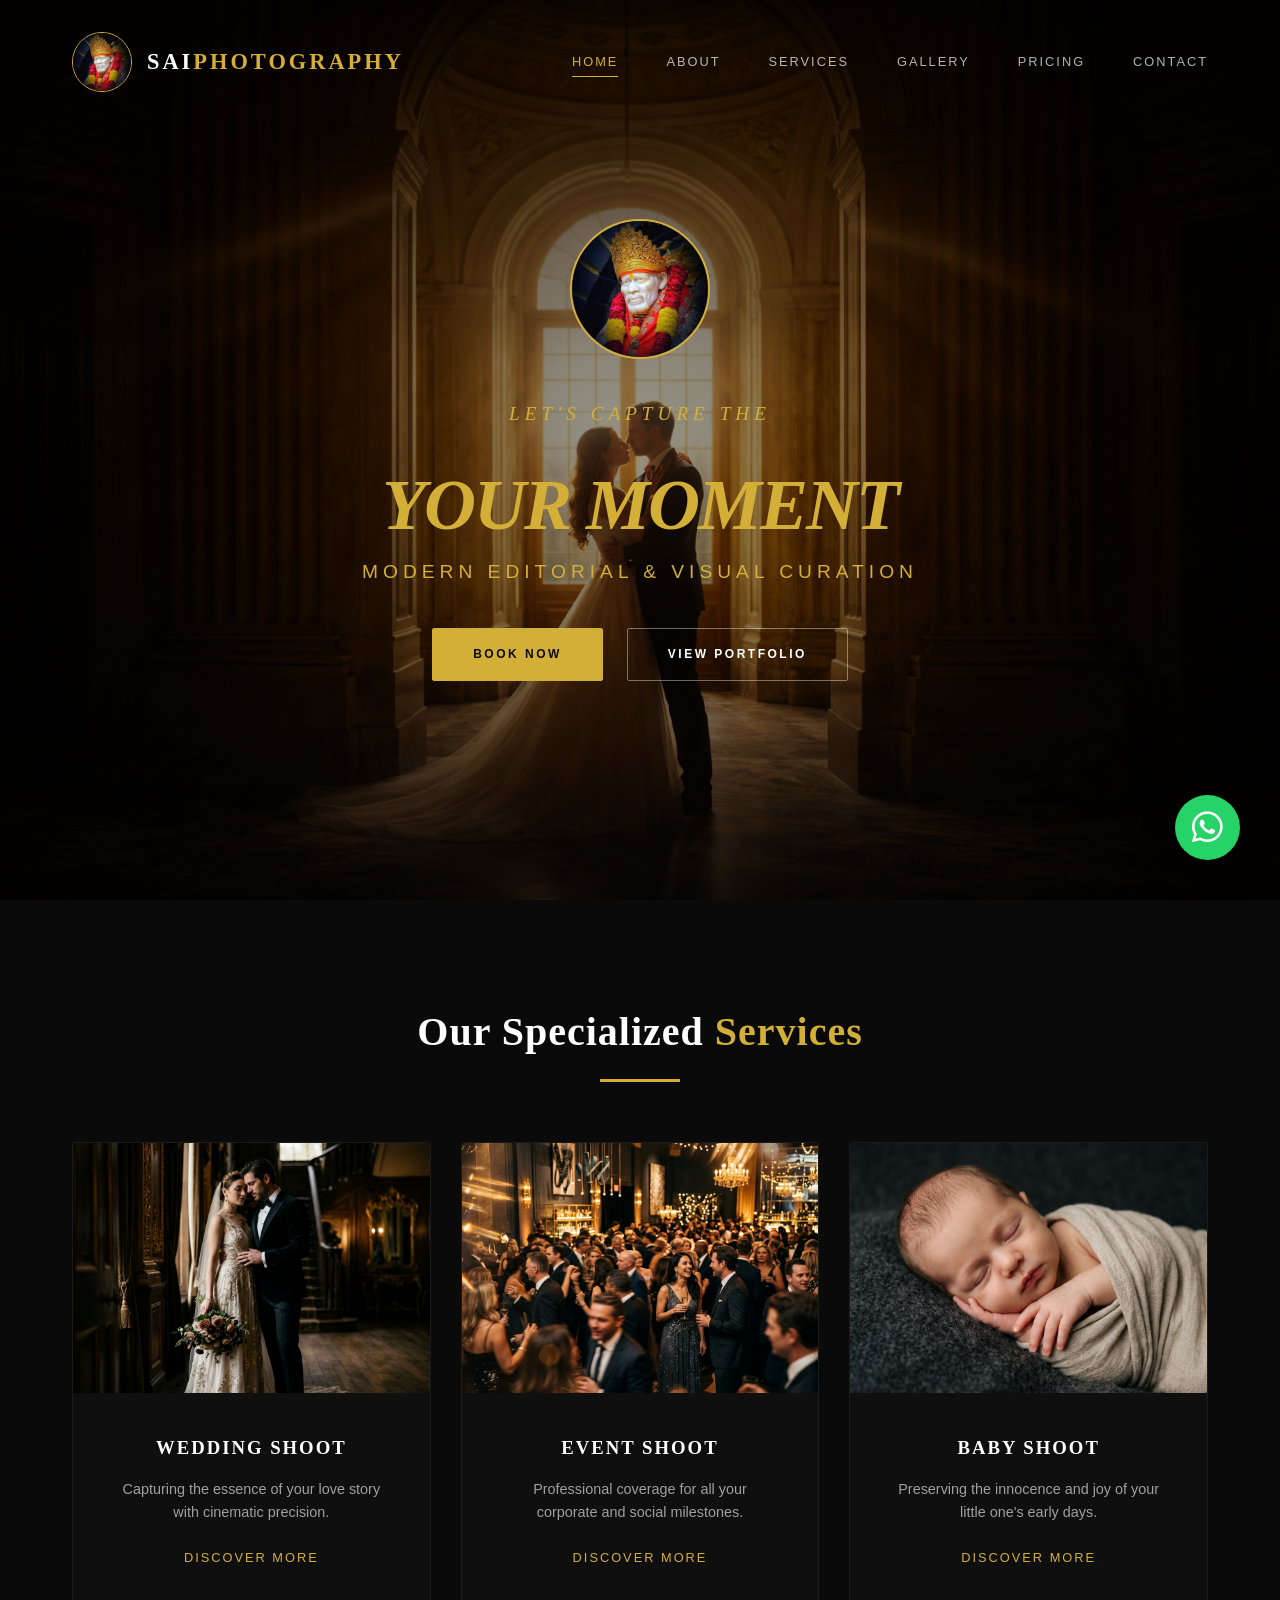
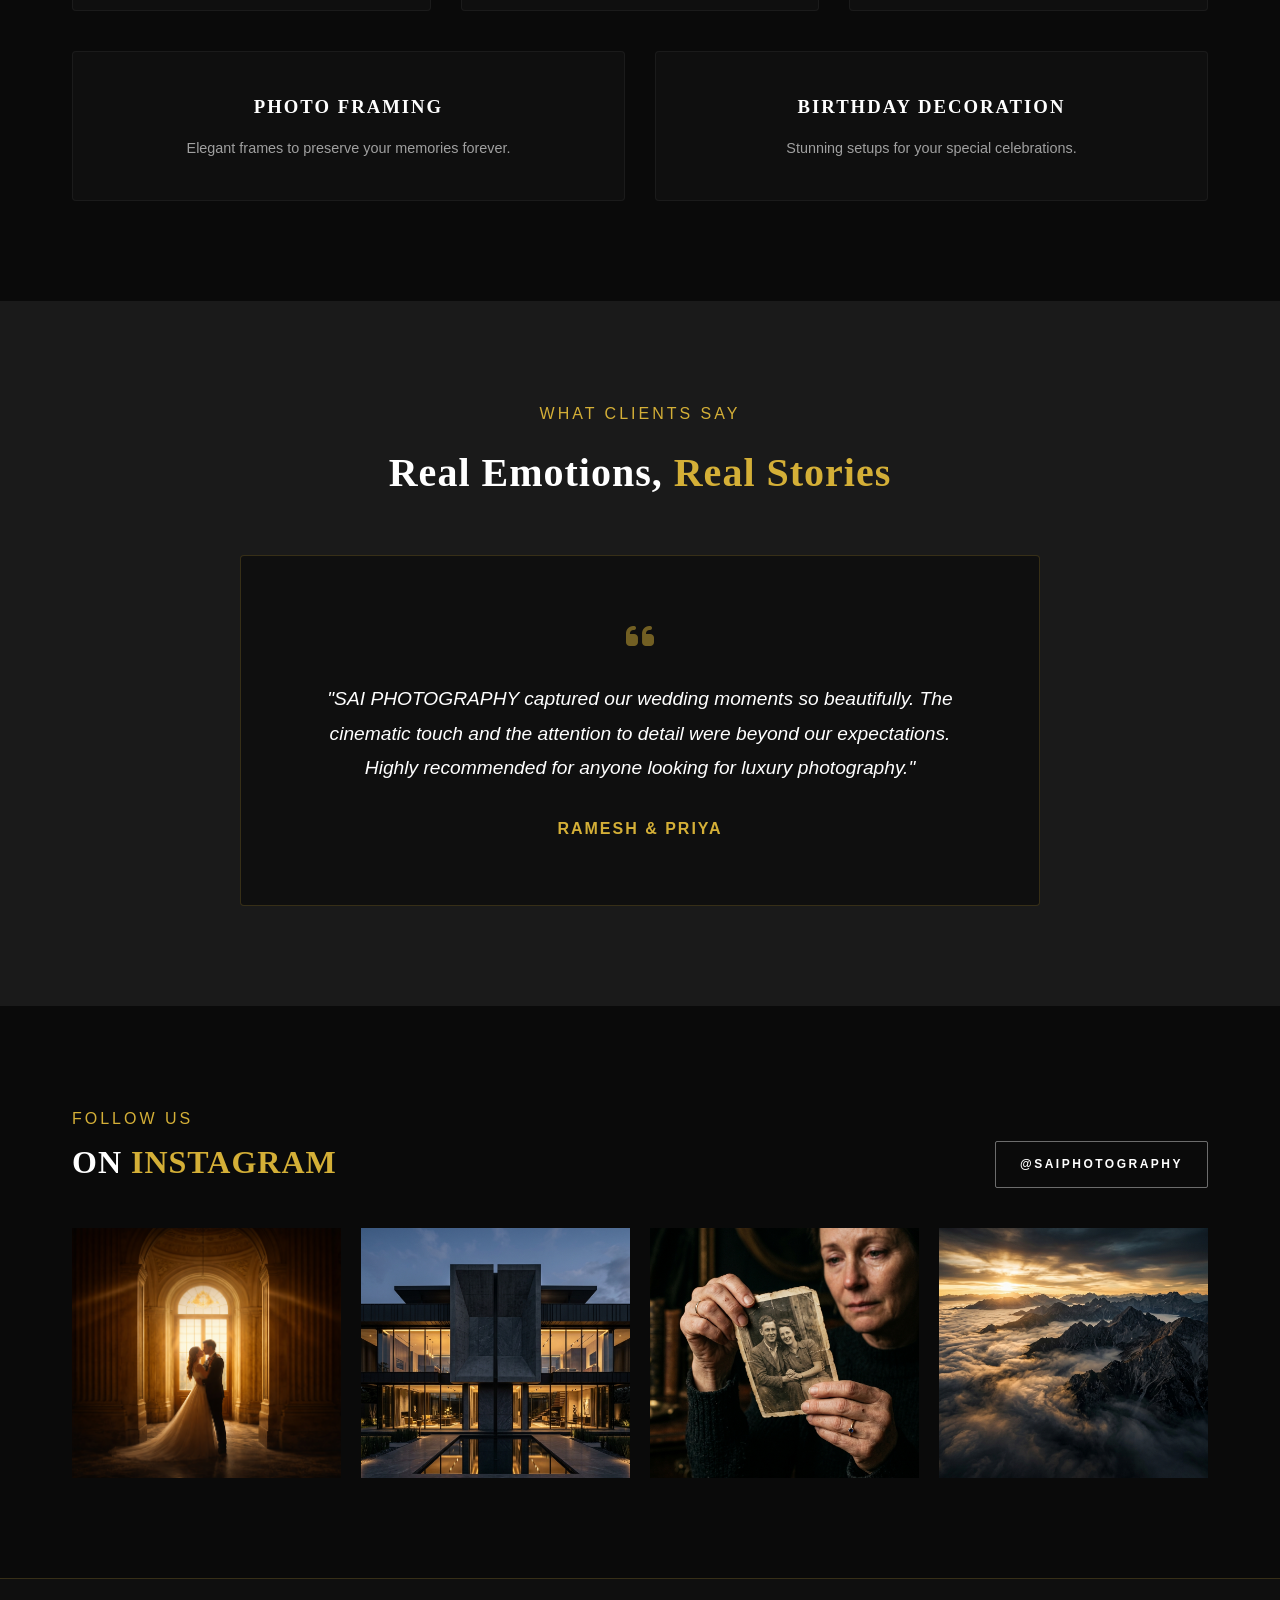
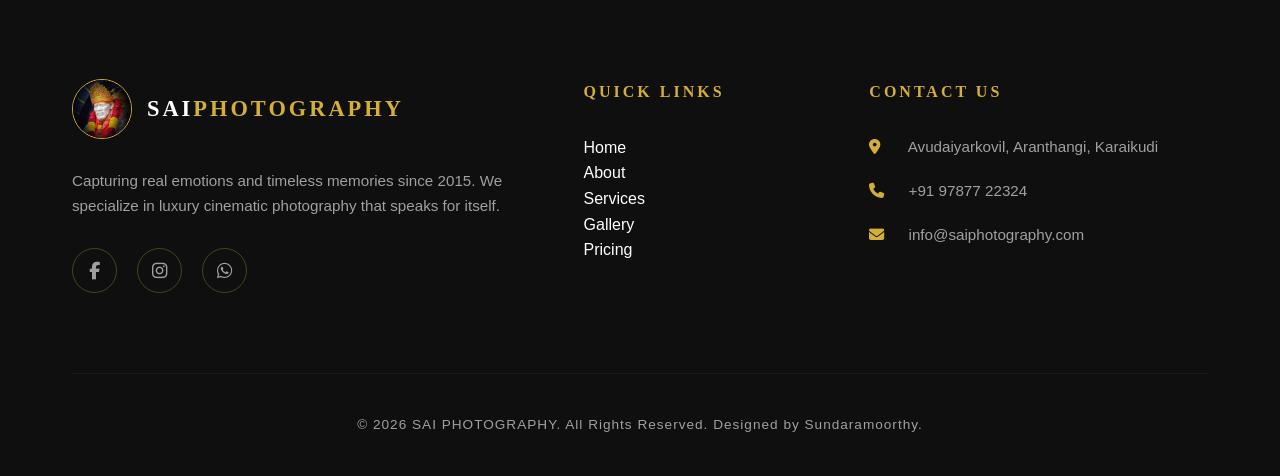
==== index.html @ aa1db2f6 "Templete for sai" ====
<!DOCTYPE html>
<html lang="en">
<head>
    <meta charset="UTF-8">
    <meta name="viewport" content="width=device-width, initial-scale=1.0">
    <title>SAI PHOTOGRAPHY | Luxury Cinematic Moments</title>
    <meta name="description" content="Premium photography services by Sai Photography. Capturing real emotions and timeless memories in Avudaiyarkovil, Karaikudi, and Aranthangi.">
    <!-- Font Awesome -->
    <link rel="stylesheet" href="https://cdnjs.cloudflare.com/ajax/libs/font-awesome/6.4.0/css/all.min.css">
    <link rel="stylesheet" href="style.css">
</head>
<body>

    <!-- Navigation -->
    <nav>
        <div class="container">
            <a href="index.html" class="logo"><img src="gallery/logo.png" alt="Sai Photography" class="logo-img">SAI <span>PHOTOGRAPHY</span></a>
            <div class="nav-links">
                <a href="index.html" class="active">Home</a>
                <a href="about.html">About</a>
                <a href="services.html">Services</a>
                <a href="gallery.html">Gallery</a>
                <a href="pricing.html">Pricing</a>
                <a href="contact.html">Contact</a>
            </div>
            <div class="mobile-nav-toggle">
                <i class="fas fa-bars"></i>
            </div>
        </div>
    </nav>

    <!-- Hero Section -->
    <section class="hero" id="home" style="background-image: url('gallery/gallery-1.png');">
        <div class="hero-content">
            <img src="gallery/logo.png" alt="Sai Photography Logo" class="hero-logo-large">
            <p class="hero-subtitle-top">Let's Capture the</p>
            <h1 class="hero-main-title">Your Moment</h1>
            <p class="hero-editorial-subtitle">Modern Editorial & Visual Curation</p>
            <div class="hero-btns-wrapper">
                <a href="contact.html" class="btn btn-primary">Book Now</a>
                <a href="gallery.html" class="btn btn-outline">View Portfolio</a>
            </div>
        </div>
    </section>

    <!-- Highlight Services -->
    <section class="section-padding" id="services">
        <div class="container">
            <div class="text-center" style="margin-bottom: 60px;">
                <h2 style="font-size: 2.5rem; margin-bottom: 15px;">Our Specialized <span class="accent-text">Services</span></h2>
                <div style="width: 80px; height: 3px; background: var(--accent-gold); margin: 0 auto;"></div>
            </div>
            
            <div class="services-grid" style="display: grid; grid-template-columns: repeat(auto-fit, minmax(280px, 1fr)); gap: 30px;">
                <!-- Wedding -->
                <div class="service-card" style="background: var(--bg-secondary); border-radius: 4px; overflow: hidden; border: 1px solid rgba(255,255,255,0.05); transition: var(--transition-smooth);">
                    <div style="height: 250px; overflow: hidden;">
                        <img src="gallery/wedding-thumb.png" alt="Wedding Shoot" style="width: 100%; height: 100%; object-fit: cover; transition: transform 0.8s;">
                    </div>
                    <div style="padding: 2.5rem; text-align: center;">
                        <h3 style="margin-bottom: 15px; letter-spacing: 2px;">WEDDING SHOOT</h3>
                        <p style="color: var(--text-secondary); font-size: 0.9rem; margin-bottom: 20px;">Capturing the essence of your love story with cinematic precision.</p>
                        <a href="services.html" class="accent-text" style="font-size: 0.8rem; letter-spacing: 2px; text-transform: uppercase;">Discover More</a>
                    </div>
                </div>

                <!-- Event -->
                <div class="service-card" style="background: var(--bg-secondary); border-radius: 4px; overflow: hidden; border: 1px solid rgba(255,255,255,0.05); transition: var(--transition-smooth);">
                    <div style="height: 250px; overflow: hidden;">
                        <img src="gallery/event-thumb.png" alt="Event Shoot" style="width: 100%; height: 100%; object-fit: cover; transition: transform 0.8s;">
                    </div>
                    <div style="padding: 2.5rem; text-align: center;">
                        <h3 style="margin-bottom: 15px; letter-spacing: 2px;">EVENT SHOOT</h3>
                        <p style="color: var(--text-secondary); font-size: 0.9rem; margin-bottom: 20px;">Professional coverage for all your corporate and social milestones.</p>
                        <a href="services.html" class="accent-text" style="font-size: 0.8rem; letter-spacing: 2px; text-transform: uppercase;">Discover More</a>
                    </div>
                </div>

                <!-- Baby -->
                <div class="service-card" style="background: var(--bg-secondary); border-radius: 4px; overflow: hidden; border: 1px solid rgba(255,255,255,0.05); transition: var(--transition-smooth);">
                    <div style="height: 250px; overflow: hidden;">
                        <img src="gallery/baby-thumb.png" alt="Baby Shoot" style="width: 100%; height: 100%; object-fit: cover; transition: transform 0.8s;">
                    </div>
                    <div style="padding: 2.5rem; text-align: center;">
                        <h3 style="margin-bottom: 15px; letter-spacing: 2px;">BABY SHOOT</h3>
                        <p style="color: var(--text-secondary); font-size: 0.9rem; margin-bottom: 20px;">Preserving the innocence and joy of your little one's early days.</p>
                        <a href="services.html" class="accent-text" style="font-size: 0.8rem; letter-spacing: 2px; text-transform: uppercase;">Discover More</a>
                    </div>
                </div>
            </div>
            
            <div style="margin-top: 40px; display: grid; grid-template-columns: repeat(auto-fit, minmax(280px, 1fr)); gap: 30px;">
                <!-- Photo Framing -->
                <div class="service-card" style="background: var(--bg-secondary); border-radius: 4px; overflow: hidden; border: 1px solid rgba(255,255,255,0.05);">
                    <div style="padding: 2.5rem; text-align: center;">
                        <h3 style="margin-bottom: 15px; letter-spacing: 2px;">PHOTO FRAMING</h3>
                        <p style="color: var(--text-secondary); font-size: 0.9rem;">Elegant frames to preserve your memories forever.</p>
                    </div>
                </div>
                <!-- Birthday Decoration -->
                <div class="service-card" style="background: var(--bg-secondary); border-radius: 4px; overflow: hidden; border: 1px solid rgba(255,255,255,0.05);">
                    <div style="padding: 2.5rem; text-align: center;">
                        <h3 style="margin-bottom: 15px; letter-spacing: 2px;">BIRTHDAY DECORATION</h3>
                        <p style="color: var(--text-secondary); font-size: 0.9rem;">Stunning setups for your special celebrations.</p>
                    </div>
                </div>
            </div>
        </div>
    </section>

    <!-- Testimonials -->
    <section class="section-padding" style="background: var(--bg-tertiary);">
        <div class="container text-center">
            <p style="text-transform: uppercase; letter-spacing: 3px; color: var(--accent-gold); margin-bottom: 15px;">What Clients Say</p>
            <h2 style="font-size: 2.5rem; margin-bottom: 50px;">Real Emotions, <span class="accent-text">Real Stories</span></h2>
            
            <div style="max-width: 800px; margin: 0 auto; padding: 4rem; background: var(--bg-secondary); border-radius: 4px; border: 1px solid var(--border-color);">
                <i class="fas fa-quote-left" style="font-size: 2rem; color: var(--accent-gold); margin-bottom: 30px; opacity: 0.5;"></i>
                <p style="font-size: 1.2rem; font-style: italic; color: #fff; line-height: 1.8; margin-bottom: 30px;">
                    "SAI PHOTOGRAPHY captured our wedding moments so beautifully. The cinematic touch and the attention to detail were beyond our expectations. Highly recommended for anyone looking for luxury photography."
                </p>
                <div style="font-weight: 600; letter-spacing: 2px; text-transform: uppercase; color: var(--accent-gold);">Ramesh & Priya</div>
            </div>
        </div>
    </section>

    <!-- Instagram Section -->
    <section class="section-padding">
        <div class="container">
            <div class="insta-header" style="display: flex; justify-content: space-between; align-items: flex-end; margin-bottom: 40px; flex-wrap: wrap; gap: 20px;">
                <div>
                    <p style="text-transform: uppercase; letter-spacing: 3px; color: var(--accent-gold); margin-bottom: 5px;">Follow us</p>
                    <h2 style="font-size: 2rem;">ON <span class="accent-text">INSTAGRAM</span></h2>
                </div>
                <a href="#" class="btn btn-outline" style="padding: 0.8rem 1.5rem;">@saiphotography</a>
            </div>
            
            <div style="display: grid; grid-template-columns: repeat(auto-fit, minmax(240px, 1fr)); gap: 20px;">
                <div class="insta-post" style="height: 250px; position: relative; overflow: hidden;">
                    <img src="gallery/gallery-1.png" style="width:100%; height:100%; object-fit:cover; transition: transform 0.5s;">
                </div>
                <div class="insta-post" style="height: 250px; position: relative; overflow: hidden;">
                    <img src="gallery/gallery-2.png" style="width:100%; height:100%; object-fit:cover; transition: transform 0.5s;">
                </div>
                <div class="insta-post" style="height: 250px; position: relative; overflow: hidden;">
                    <img src="gallery/gallery-3.png" style="width:100%; height:100%; object-fit:cover; transition: transform 0.5s;">
                </div>
                <div class="insta-post" style="height: 250px; position: relative; overflow: hidden;">
                    <img src="gallery/gallery-4.png" style="width:100%; height:100%; object-fit:cover; transition: transform 0.5s;">
                </div>
            </div>
        </div>
    </section>

    <!-- Footer -->
    <footer>
        <div class="container">
            <div class="footer-grid">
                <div class="footer-col">
                    <div class="logo" style="margin-bottom: 30px;"><img src="gallery/logo.png" alt="Sai Photography Logo" class="logo-img">SAI <span>PHOTOGRAPHY</span></div>
                    <p>Capturing real emotions and timeless memories since 2015. We specialize in luxury cinematic photography that speaks for itself.</p>
                    <div class="social-links">
                        <a href="#"><i class="fab fa-facebook-f"></i></a>
                        <a href="#"><i class="fab fa-instagram"></i></a>
                        <a href="#"><i class="fab fa-whatsapp"></i></a>
                    </div>
                </div>
                <div class="footer-col">
                    <h4>Quick Links</h4>
                    <ul>
                        <li><a href="index.html">Home</a></li>
                        <li><a href="about.html">About</a></li>
                        <li><a href="services.html">Services</a></li>
                        <li><a href="gallery.html">Gallery</a></li>
                        <li><a href="pricing.html">Pricing</a></li>
                    </ul>
                </div>
                <div class="footer-col contact-info">
                    <h4>Contact Us</h4>
                    <p><i class="fas fa-map-marker-alt"></i> Avudaiyarkovil, Aranthangi, Karaikudi</p>
                    <p><i class="fas fa-phone"></i> +91 97877 22324</p>
                    <p><i class="fas fa-envelope"></i> info@saiphotography.com</p>
                </div>
            </div>
            <div class="footer-bottom">
                &copy; 2026 SAI PHOTOGRAPHY. All Rights Reserved. Designed by Sundaramoorthy.
            </div>
        </div>
    </footer>

    <!-- WhatsApp Button -->
    <a href="https://wa.me/919787722324" class="whatsapp-btn" target="_blank">
        <i class="fab fa-whatsapp"></i>
    </a>

    <script src="script.js"></script>
</body>
</html>
---- style.css ----
:root {
  --bg-primary: #0a0a0a;
  --bg-secondary: #0f0f0f;
  --bg-tertiary: #1a1a1a;
  --text-primary: #ffffff;
  --text-secondary: #a0a0a0;
  --accent-gold: #d4af37;
  --accent-gold-hover: #f1c40f;
  --accent-gold-dark: #b8860b;
  --border-color: rgba(212, 175, 55, 0.2);
  --glass-bg: rgba(255, 255, 255, 0.03);
  --container-width: 1200px;
  --transition-smooth: all 0.5s cubic-bezier(0.165, 0.84, 0.44, 1);
}

@import url('https://fonts.googleapis.com/css2?family=Playfair+Display:wght@400;500;600;700&family=Inter:wght@300;400;500;600&display=swap');

* {
  margin: 0;
  padding: 0;
  box-sizing: border-box;
}

html {
  scroll-behavior: smooth;
  scroll-padding-top: 80px;
}

body {
  font-family: 'Inter', sans-serif;
  background-color: var(--bg-primary);
  color: var(--text-primary);
  line-height: 1.6;
  overflow-x: hidden;
}

h1, h2, h3, h4, .logo {
  font-family: 'Playfair Display', serif;
  font-weight: 700;
  letter-spacing: 1px;
}

a {
  text-decoration: none;
  color: inherit;
  transition: var(--transition-smooth);
}

ul {
  list-style: none;
}

img {
  max-width: 100%;
  display: block;
}

/* Scrollbar Customization */
::-webkit-scrollbar {
  width: 6px;
}
::-webkit-scrollbar-track {
  background: var(--bg-primary);
}
::-webkit-scrollbar-thumb {
  background: var(--accent-gold-dark);
  border-radius: 10px;
}
::-webkit-scrollbar-thumb:hover {
  background: var(--accent-gold);
}

/* Utility Classes */
.container {
  max-width: var(--container-width);
  margin: 0 auto;
  padding: 0 2rem;
}

.section-padding {
  padding: 100px 0;
}

.text-center { text-align: center; }
.accent-text { color: var(--accent-gold); }

.btn {
  display: inline-flex;
  align-items: center;
  justify-content: center;
  padding: 1rem 2.5rem;
  border-radius: 2px;
  cursor: pointer;
  font-weight: 600;
  text-transform: uppercase;
  letter-spacing: 2.5px;
  font-size: 0.75rem;
  transition: var(--transition-smooth);
  position: relative;
  overflow: hidden;
  z-index: 1;
}

.btn-primary {
  background: var(--accent-gold);
  color: var(--bg-primary);
  border: 1px solid var(--accent-gold);
}

.btn-primary:hover {
  background: transparent;
  color: var(--accent-gold);
}

.btn-outline {
  background: transparent;
  color: #fff;
  border: 1px solid rgba(255, 255, 255, 0.4);
}

.btn-outline:hover {
  border-color: var(--accent-gold);
  color: var(--accent-gold);
}

/* Navbar */
nav {
  position: fixed;
  top: 0;
  left: 0;
  width: 100%;
  padding: 2rem 0;
  z-index: 1000;
  transition: var(--transition-smooth);
  background: transparent;
}

nav.sticky {
  background: rgba(10, 10, 10, 0.98);
  backdrop-filter: blur(15px);
  padding: 1.2rem 0;
  border-bottom: 1px solid rgba(212, 175, 55, 0.15);
}

nav .container {
  display: flex;
  justify-content: space-between;
  align-items: center;
  transition: var(--transition-smooth);
}

.logo {
  font-size: 1.4rem;
  letter-spacing: 3px;
  font-weight: 700;
  color: #fff;
  text-transform: uppercase;
  display: flex;
  align-items: center;
  transition: var(--transition-smooth);
}

.logo i {
  color: var(--accent-gold);
  margin-right: 15px;
  font-size: 1.4rem;
}

.logo-img {
  margin-right: 15px;
  height: 60px;
  width: 60px;
  border-radius: 50%;
  object-fit: cover;
  border: 1px solid var(--accent-gold);
  transition: var(--transition-smooth);
}

.logo-img:hover {
  transform: scale(1.1);
}

.logo span {
  color: var(--accent-gold);
}

.nav-links {
  display: flex;
  gap: 3rem;
  transition: var(--transition-smooth);
}

.nav-links a {
  font-size: 0.8rem;
  font-weight: 500;
  letter-spacing: 2px;
  text-transform: uppercase;
  color: rgba(255, 255, 255, 0.7);
  position: relative;
}

.nav-links a::after {
  content: '';
  position: absolute;
  width: 0;
  height: 1px;
  bottom: -5px;
  left: 0;
  background: var(--accent-gold);
  transition: var(--transition-smooth);
}

.nav-links a:hover::after, .nav-links a.active::after {
  width: 100%;
}

.nav-links a:hover, .nav-links a.active {
  color: var(--accent-gold);
}

.mobile-nav-toggle {
  display: none;
  font-size: 1.5rem;
  cursor: pointer;
  color: var(--accent-gold);
}

/* Hero Section */
.hero {
  height: 100vh;
  position: relative;
  display: flex;
  align-items: center;
  justify-content: center;
  text-align: center;
  background-size: cover;
  background-position: center;
  background-attachment: fixed;
}

.hero::after {
  content: '';
  position: absolute;
  top: 0; left: 0; width: 100%; height: 100%;
  background: radial-gradient(circle, rgba(0,0,0,0.4) 0%, rgba(0,0,0,0.8) 100%);
  z-index: 1;
}

.hero-content {
  position: relative;
  z-index: 2;
  max-width: 800px;
}

.hero h1 {
  font-size: 4.5rem;
  margin-bottom: 1rem;
  opacity: 0;
  transform: translateY(30px);
  animation: fadeInUp 1s forwards 0.5s;
}

.hero p {
  font-size: 1.2rem;
  letter-spacing: 5px;
  text-transform: uppercase;
  color: var(--accent-gold);
  margin-bottom: 2.5rem;
  opacity: 0;
  transform: translateY(30px);
  animation: fadeInUp 1s forwards 0.8s;
}

.hero-btns {
  display: flex;
  gap: 1.5rem;
  justify-content: center;
  opacity: 0;
  transform: translateY(30px);
  animation: fadeInUp 1s forwards 1.1s;
}

/* Animations */
@keyframes fadeInUp {
  to {
    opacity: 1;
    transform: translateY(0);
  }
}

/* Footer */
footer {
  background: var(--bg-secondary);
  padding: 100px 0 40px;
  border-top: 1px solid var(--border-color);
}

.footer-grid {
  display: grid;
  grid-template-columns: 2fr 1fr 1.5fr;
  gap: 60px;
  margin-bottom: 80px;
}

.footer-col h4 {
  color: var(--accent-gold);
  margin-bottom: 30px;
  text-transform: uppercase;
  letter-spacing: 3px;
  font-size: 1rem;
}

.footer-col p {
  color: var(--text-secondary);
  margin-bottom: 20px;
  font-size: 0.95rem;
}

.footer-col.contact-info p i {
  color: var(--accent-gold);
  margin-right: 15px;
  width: 20px;
}

.social-links {
  display: flex;
  gap: 20px;
  margin-top: 30px;
}

.social-links a {
  width: 45px;
  height: 45px;
  border: 1px solid rgba(212, 175, 55, 0.3);
  display: flex;
  align-items: center;
  justify-content: center;
  border-radius: 50%;
  color: var(--text-secondary);
  font-size: 1.1rem;
}

.social-links a:hover {
  background: var(--accent-gold);
  color: var(--bg-primary);
  border-color: var(--accent-gold);
  transform: translateY(-5px);
}

.footer-bottom {
  text-align: center;
  padding-top: 40px;
  border-top: 1px solid rgba(255, 255, 255, 0.05);
  color: var(--text-secondary);
  font-size: 0.85rem;
  letter-spacing: 1px;
}

/* WhatsApp Floating Button */
.whatsapp-btn {
  position: fixed;
  bottom: 40px;
  right: 40px;
  width: 65px;
  height: 65px;
  background: #25d366;
  border-radius: 50%;
  display: flex;
  align-items: center;
  justify-content: center;
  box-shadow: 0 15px 35px rgba(0,0,0,0.4);
  z-index: 1100;
  transition: var(--transition-smooth);
}

.whatsapp-btn:hover {
  transform: scale(1.1) rotate(15deg);
}

.whatsapp-btn i {
  color: white;
  font-size: 35px;
}

/* Hero Elements Styles */
.hero-logo-large {
  width: 140px;
  height: 140px;
  border-radius: 50%;
  border: 2px solid var(--accent-gold);
  margin: 0 auto 40px auto;
  display: block;
  object-fit: cover;
  opacity: 0;
  transform: translateY(30px);
  animation: fadeInUp 1s forwards 0.3s;
}

.hero-subtitle-top {
  font-family: 'Playfair Display', serif;
  font-size: 2.2rem;
  color: #fff;
  margin-bottom: -10px;
  font-style: italic;
  opacity: 0;
  transform: translateY(30px);
  animation: fadeInUp 1s forwards 0.5s;
}

.hero-main-title {
  font-size: 6.5rem;
  margin-bottom: 10px;
  color: var(--accent-gold);
  font-style: italic;
  font-weight: 800;
  line-height: 1;
  text-transform: uppercase;
  letter-spacing: -2px;
  opacity: 0;
  transform: translateY(30px);
  animation: fadeInUp 1s forwards 0.8s;
}

.hero-editorial-subtitle {
  font-size: 0.8rem;
  letter-spacing: 5px;
  color: rgba(255,255,255,0.6);
  margin-bottom: 50px;
  text-transform: uppercase;
  font-weight: 500;
  opacity: 0;
  transform: translateY(30px);
  animation: fadeInUp 1s forwards 1s;
}

.hero-btns-wrapper {
  display: flex;
  gap: 1.5rem;
  justify-content: center;
  opacity: 0;
  transform: translateY(30px);
  animation: fadeInUp 1s forwards 1.2s;
}

/* Contact Page Grid Fix */
.contact-grid {
  display: grid;
  grid-template-columns: 1fr 1.5fr;
  gap: 80px;
  margin-bottom: 80px;
}

/* Responsive Overrides */
@media (max-width: 1024px) {
  .hero-main-title { font-size: 5rem; }
  .footer-grid { grid-template-columns: 1fr 1fr; }
}

@media (max-width: 768px) {
  .container { padding: 0 1rem; }
  .logo { font-size: 1.1rem; letter-spacing: 1.5px; white-space: nowrap; }
  .logo-img { height: 38px; width: 38px; margin-right: 8px; }
  .logo span { font-weight: 300; font-size: 0.85rem; letter-spacing: 0.5px; opacity: 0.8; }
  
  .hero-logo-large { display: none; }
  .hero-subtitle-top { font-size: 1.5rem; margin-top: 20px; }
  .hero-main-title { font-size: 3rem; letter-spacing: 0; margin-bottom: 5px; }
  .hero-editorial-subtitle { font-size: 0.7rem; letter-spacing: 3px; margin-bottom: 30px; }
  .hero-btns-wrapper { flex-direction: column; width: 100%; max-width: 300px; margin: 0 auto; }
  
  .contact-grid { grid-template-columns: 1fr; gap: 40px; }
  .nav-links {
    position: fixed;
    top: 0;
    right: -100%;
    width: 280px;
    height: 100vh;
    background: var(--bg-secondary);
    flex-direction: column;
    justify-content: center;
    align-items: center;
    gap: 2rem;
    transition: 0.5s cubic-bezier(0.165, 0.84, 0.44, 1);
    z-index: 1000;
    box-shadow: -10px 0 30px rgba(0,0,0,0.5);
    border-left: 1px solid var(--border-color);
  }
  
  .nav-links.active {
    right: 0;
  }
  
  .mobile-nav-toggle {
    display: block;
    z-index: 1002;
    font-size: 1.8rem;
    position: relative;
    padding: 10px;
  }
  
  /* Mobile Menu Overlay */
  .mobile-overlay {
    position: fixed;
    top: 0; left: 0; width: 100%; height: 100%;
    background: rgba(0,0,0,0.8);
    backdrop-filter: blur(5px);
    z-index: 999;
    opacity: 0;
    pointer-events: none;
    transition: 0.4s;
  }
  
  .mobile-overlay.active {
    opacity: 1;
    pointer-events: auto;
  }
  
  .footer-grid { grid-template-columns: 1fr; gap: 40px; }
  .section-padding { padding: 60px 0; }
}

@media (max-width: 480px) {
  .hero-main-title { font-size: 2.2rem; }
  .hero-subtitle-top { font-size: 1.2rem; }
  .container { padding: 0 1.5rem; }
}
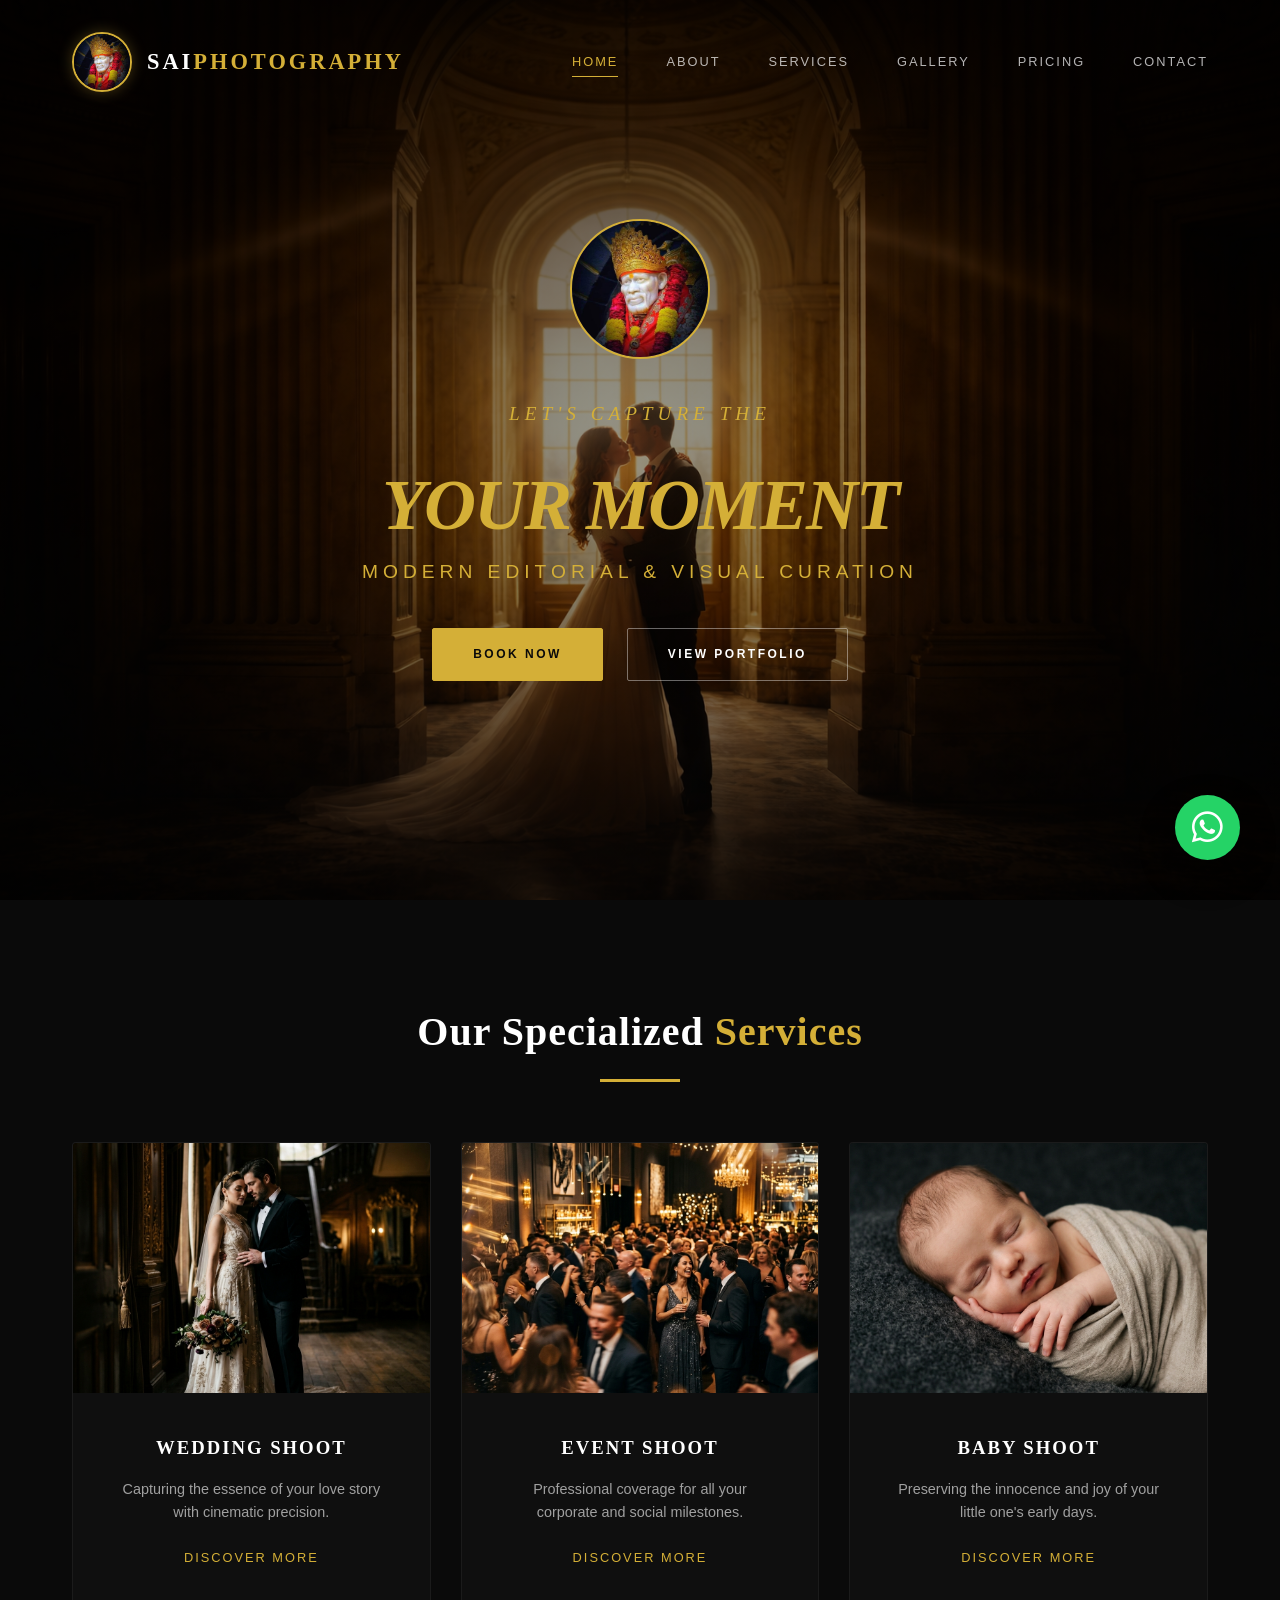
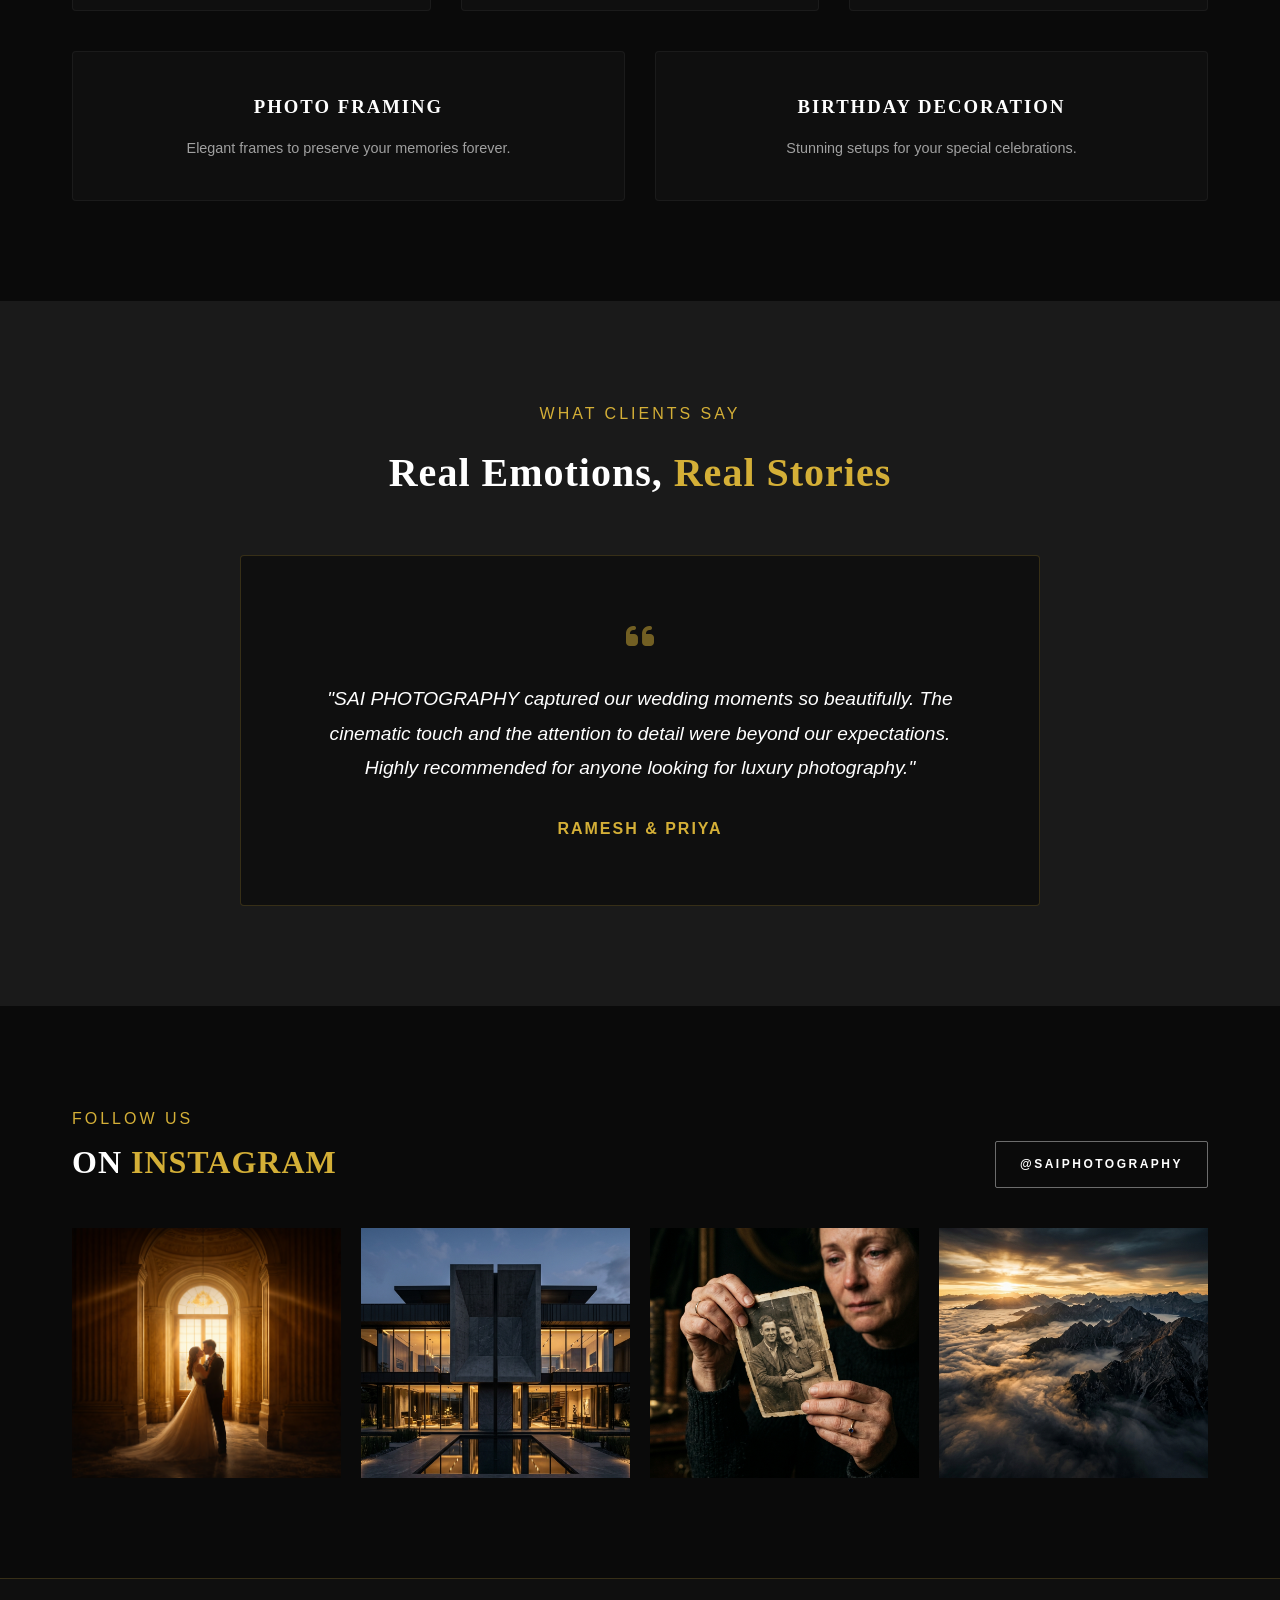
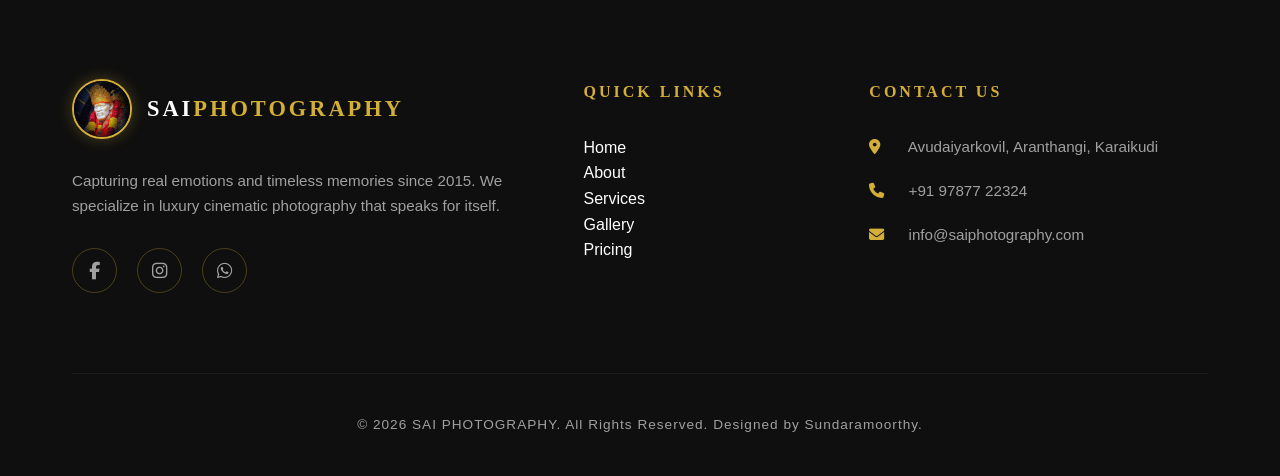
==== commit bcc045ed: "Templete for sai1" ====
--- a/index.html
+++ b/index.html
@@ -1,20 +1,25 @@
 <!DOCTYPE html>
 <html lang="en">
+
 <head>
     <meta charset="UTF-8">
     <meta name="viewport" content="width=device-width, initial-scale=1.0">
     <title>SAI PHOTOGRAPHY | Luxury Cinematic Moments</title>
-    <meta name="description" content="Premium photography services by Sai Photography. Capturing real emotions and timeless memories in Avudaiyarkovil, Karaikudi, and Aranthangi.">
+    <meta name="description"
+        content="Premium photography services by Sai Photography. Capturing real emotions and timeless memories in Avudaiyarkovil, Karaikudi, and Aranthangi.">
     <!-- Font Awesome -->
     <link rel="stylesheet" href="https://cdnjs.cloudflare.com/ajax/libs/font-awesome/6.4.0/css/all.min.css">
+    <link rel="icon" href="gallery/logo.png">
     <link rel="stylesheet" href="style.css">
 </head>
+
 <body>
 
     <!-- Navigation -->
     <nav>
         <div class="container">
-            <a href="index.html" class="logo"><img src="gallery/logo.png" alt="Sai Photography" class="logo-img">SAI <span>PHOTOGRAPHY</span></a>
+            <a href="index.html" class="logo"><img src="gallery/logo.png" alt="Sai Photography" class="logo-img">SAI
+                <span>PHOTOGRAPHY</span></a>
             <div class="nav-links">
                 <a href="index.html" class="active">Home</a>
                 <a href="about.html">About</a>
@@ -47,61 +52,80 @@
     <section class="section-padding" id="services">
         <div class="container">
             <div class="text-center" style="margin-bottom: 60px;">
-                <h2 style="font-size: 2.5rem; margin-bottom: 15px;">Our Specialized <span class="accent-text">Services</span></h2>
+                <h2 style="font-size: 2.5rem; margin-bottom: 15px;">Our Specialized <span
+                        class="accent-text">Services</span></h2>
                 <div style="width: 80px; height: 3px; background: var(--accent-gold); margin: 0 auto;"></div>
             </div>
-            
-            <div class="services-grid" style="display: grid; grid-template-columns: repeat(auto-fit, minmax(280px, 1fr)); gap: 30px;">
+
+            <div class="services-grid"
+                style="display: grid; grid-template-columns: repeat(auto-fit, minmax(280px, 1fr)); gap: 30px;">
                 <!-- Wedding -->
-                <div class="service-card" style="background: var(--bg-secondary); border-radius: 4px; overflow: hidden; border: 1px solid rgba(255,255,255,0.05); transition: var(--transition-smooth);">
+                <div class="service-card"
+                    style="background: var(--bg-secondary); border-radius: 4px; overflow: hidden; border: 1px solid rgba(255,255,255,0.05); transition: var(--transition-smooth);">
                     <div style="height: 250px; overflow: hidden;">
-                        <img src="gallery/wedding-thumb.png" alt="Wedding Shoot" style="width: 100%; height: 100%; object-fit: cover; transition: transform 0.8s;">
+                        <img src="gallery/wedding-thumb.png" alt="Wedding Shoot"
+                            style="width: 100%; height: 100%; object-fit: cover; transition: transform 0.8s;">
                     </div>
                     <div style="padding: 2.5rem; text-align: center;">
                         <h3 style="margin-bottom: 15px; letter-spacing: 2px;">WEDDING SHOOT</h3>
-                        <p style="color: var(--text-secondary); font-size: 0.9rem; margin-bottom: 20px;">Capturing the essence of your love story with cinematic precision.</p>
-                        <a href="services.html" class="accent-text" style="font-size: 0.8rem; letter-spacing: 2px; text-transform: uppercase;">Discover More</a>
+                        <p style="color: var(--text-secondary); font-size: 0.9rem; margin-bottom: 20px;">Capturing the
+                            essence of your love story with cinematic precision.</p>
+                        <a href="services.html" class="accent-text"
+                            style="font-size: 0.8rem; letter-spacing: 2px; text-transform: uppercase;">Discover More</a>
                     </div>
                 </div>
 
                 <!-- Event -->
-                <div class="service-card" style="background: var(--bg-secondary); border-radius: 4px; overflow: hidden; border: 1px solid rgba(255,255,255,0.05); transition: var(--transition-smooth);">
+                <div class="service-card"
+                    style="background: var(--bg-secondary); border-radius: 4px; overflow: hidden; border: 1px solid rgba(255,255,255,0.05); transition: var(--transition-smooth);">
                     <div style="height: 250px; overflow: hidden;">
-                        <img src="gallery/event-thumb.png" alt="Event Shoot" style="width: 100%; height: 100%; object-fit: cover; transition: transform 0.8s;">
+                        <img src="gallery/event-thumb.png" alt="Event Shoot"
+                            style="width: 100%; height: 100%; object-fit: cover; transition: transform 0.8s;">
                     </div>
                     <div style="padding: 2.5rem; text-align: center;">
                         <h3 style="margin-bottom: 15px; letter-spacing: 2px;">EVENT SHOOT</h3>
-                        <p style="color: var(--text-secondary); font-size: 0.9rem; margin-bottom: 20px;">Professional coverage for all your corporate and social milestones.</p>
-                        <a href="services.html" class="accent-text" style="font-size: 0.8rem; letter-spacing: 2px; text-transform: uppercase;">Discover More</a>
+                        <p style="color: var(--text-secondary); font-size: 0.9rem; margin-bottom: 20px;">Professional
+                            coverage for all your corporate and social milestones.</p>
+                        <a href="services.html" class="accent-text"
+                            style="font-size: 0.8rem; letter-spacing: 2px; text-transform: uppercase;">Discover More</a>
                     </div>
                 </div>
 
                 <!-- Baby -->
-                <div class="service-card" style="background: var(--bg-secondary); border-radius: 4px; overflow: hidden; border: 1px solid rgba(255,255,255,0.05); transition: var(--transition-smooth);">
+                <div class="service-card"
+                    style="background: var(--bg-secondary); border-radius: 4px; overflow: hidden; border: 1px solid rgba(255,255,255,0.05); transition: var(--transition-smooth);">
                     <div style="height: 250px; overflow: hidden;">
-                        <img src="gallery/baby-thumb.png" alt="Baby Shoot" style="width: 100%; height: 100%; object-fit: cover; transition: transform 0.8s;">
+                        <img src="gallery/baby-thumb.png" alt="Baby Shoot"
+                            style="width: 100%; height: 100%; object-fit: cover; transition: transform 0.8s;">
                     </div>
                     <div style="padding: 2.5rem; text-align: center;">
                         <h3 style="margin-bottom: 15px; letter-spacing: 2px;">BABY SHOOT</h3>
-                        <p style="color: var(--text-secondary); font-size: 0.9rem; margin-bottom: 20px;">Preserving the innocence and joy of your little one's early days.</p>
-                        <a href="services.html" class="accent-text" style="font-size: 0.8rem; letter-spacing: 2px; text-transform: uppercase;">Discover More</a>
-                    </div>
-                </div>
-            </div>
-            
-            <div style="margin-top: 40px; display: grid; grid-template-columns: repeat(auto-fit, minmax(280px, 1fr)); gap: 30px;">
+                        <p style="color: var(--text-secondary); font-size: 0.9rem; margin-bottom: 20px;">Preserving the
+                            innocence and joy of your little one's early days.</p>
+                        <a href="services.html" class="accent-text"
+                            style="font-size: 0.8rem; letter-spacing: 2px; text-transform: uppercase;">Discover More</a>
+                    </div>
+                </div>
+            </div>
+
+            <div
+                style="margin-top: 40px; display: grid; grid-template-columns: repeat(auto-fit, minmax(280px, 1fr)); gap: 30px;">
                 <!-- Photo Framing -->
-                <div class="service-card" style="background: var(--bg-secondary); border-radius: 4px; overflow: hidden; border: 1px solid rgba(255,255,255,0.05);">
+                <div class="service-card"
+                    style="background: var(--bg-secondary); border-radius: 4px; overflow: hidden; border: 1px solid rgba(255,255,255,0.05);">
                     <div style="padding: 2.5rem; text-align: center;">
                         <h3 style="margin-bottom: 15px; letter-spacing: 2px;">PHOTO FRAMING</h3>
-                        <p style="color: var(--text-secondary); font-size: 0.9rem;">Elegant frames to preserve your memories forever.</p>
+                        <p style="color: var(--text-secondary); font-size: 0.9rem;">Elegant frames to preserve your
+                            memories forever.</p>
                     </div>
                 </div>
                 <!-- Birthday Decoration -->
-                <div class="service-card" style="background: var(--bg-secondary); border-radius: 4px; overflow: hidden; border: 1px solid rgba(255,255,255,0.05);">
+                <div class="service-card"
+                    style="background: var(--bg-secondary); border-radius: 4px; overflow: hidden; border: 1px solid rgba(255,255,255,0.05);">
                     <div style="padding: 2.5rem; text-align: center;">
                         <h3 style="margin-bottom: 15px; letter-spacing: 2px;">BIRTHDAY DECORATION</h3>
-                        <p style="color: var(--text-secondary); font-size: 0.9rem;">Stunning setups for your special celebrations.</p>
+                        <p style="color: var(--text-secondary); font-size: 0.9rem;">Stunning setups for your special
+                            celebrations.</p>
                     </div>
                 </div>
             </div>
@@ -111,15 +135,23 @@
     <!-- Testimonials -->
     <section class="section-padding" style="background: var(--bg-tertiary);">
         <div class="container text-center">
-            <p style="text-transform: uppercase; letter-spacing: 3px; color: var(--accent-gold); margin-bottom: 15px;">What Clients Say</p>
-            <h2 style="font-size: 2.5rem; margin-bottom: 50px;">Real Emotions, <span class="accent-text">Real Stories</span></h2>
-            
-            <div style="max-width: 800px; margin: 0 auto; padding: 4rem; background: var(--bg-secondary); border-radius: 4px; border: 1px solid var(--border-color);">
-                <i class="fas fa-quote-left" style="font-size: 2rem; color: var(--accent-gold); margin-bottom: 30px; opacity: 0.5;"></i>
+            <p style="text-transform: uppercase; letter-spacing: 3px; color: var(--accent-gold); margin-bottom: 15px;">
+                What Clients Say</p>
+            <h2 style="font-size: 2.5rem; margin-bottom: 50px;">Real Emotions, <span class="accent-text">Real
+                    Stories</span></h2>
+
+            <div
+                style="max-width: 800px; margin: 0 auto; padding: 4rem; background: var(--bg-secondary); border-radius: 4px; border: 1px solid var(--border-color);">
+                <i class="fas fa-quote-left"
+                    style="font-size: 2rem; color: var(--accent-gold); margin-bottom: 30px; opacity: 0.5;"></i>
                 <p style="font-size: 1.2rem; font-style: italic; color: #fff; line-height: 1.8; margin-bottom: 30px;">
-                    "SAI PHOTOGRAPHY captured our wedding moments so beautifully. The cinematic touch and the attention to detail were beyond our expectations. Highly recommended for anyone looking for luxury photography."
+                    "SAI PHOTOGRAPHY captured our wedding moments so beautifully. The cinematic touch and the attention
+                    to detail were beyond our expectations. Highly recommended for anyone looking for luxury
+                    photography."
                 </p>
-                <div style="font-weight: 600; letter-spacing: 2px; text-transform: uppercase; color: var(--accent-gold);">Ramesh & Priya</div>
+                <div
+                    style="font-weight: 600; letter-spacing: 2px; text-transform: uppercase; color: var(--accent-gold);">
+                    Ramesh & Priya</div>
             </div>
         </div>
     </section>
@@ -127,26 +159,33 @@
     <!-- Instagram Section -->
     <section class="section-padding">
         <div class="container">
-            <div class="insta-header" style="display: flex; justify-content: space-between; align-items: flex-end; margin-bottom: 40px; flex-wrap: wrap; gap: 20px;">
+            <div class="insta-header"
+                style="display: flex; justify-content: space-between; align-items: flex-end; margin-bottom: 40px; flex-wrap: wrap; gap: 20px;">
                 <div>
-                    <p style="text-transform: uppercase; letter-spacing: 3px; color: var(--accent-gold); margin-bottom: 5px;">Follow us</p>
+                    <p
+                        style="text-transform: uppercase; letter-spacing: 3px; color: var(--accent-gold); margin-bottom: 5px;">
+                        Follow us</p>
                     <h2 style="font-size: 2rem;">ON <span class="accent-text">INSTAGRAM</span></h2>
                 </div>
                 <a href="#" class="btn btn-outline" style="padding: 0.8rem 1.5rem;">@saiphotography</a>
             </div>
-            
+
             <div style="display: grid; grid-template-columns: repeat(auto-fit, minmax(240px, 1fr)); gap: 20px;">
                 <div class="insta-post" style="height: 250px; position: relative; overflow: hidden;">
-                    <img src="gallery/gallery-1.png" style="width:100%; height:100%; object-fit:cover; transition: transform 0.5s;">
-                </div>
-                <div class="insta-post" style="height: 250px; position: relative; overflow: hidden;">
-                    <img src="gallery/gallery-2.png" style="width:100%; height:100%; object-fit:cover; transition: transform 0.5s;">
-                </div>
-                <div class="insta-post" style="height: 250px; position: relative; overflow: hidden;">
-                    <img src="gallery/gallery-3.png" style="width:100%; height:100%; object-fit:cover; transition: transform 0.5s;">
-                </div>
-                <div class="insta-post" style="height: 250px; position: relative; overflow: hidden;">
-                    <img src="gallery/gallery-4.png" style="width:100%; height:100%; object-fit:cover; transition: transform 0.5s;">
+                    <img src="gallery/gallery-1.png"
+                        style="width:100%; height:100%; object-fit:cover; transition: transform 0.5s;">
+                </div>
+                <div class="insta-post" style="height: 250px; position: relative; overflow: hidden;">
+                    <img src="gallery/gallery-2.png"
+                        style="width:100%; height:100%; object-fit:cover; transition: transform 0.5s;">
+                </div>
+                <div class="insta-post" style="height: 250px; position: relative; overflow: hidden;">
+                    <img src="gallery/gallery-3.png"
+                        style="width:100%; height:100%; object-fit:cover; transition: transform 0.5s;">
+                </div>
+                <div class="insta-post" style="height: 250px; position: relative; overflow: hidden;">
+                    <img src="gallery/gallery-4.png"
+                        style="width:100%; height:100%; object-fit:cover; transition: transform 0.5s;">
                 </div>
             </div>
         </div>
@@ -157,8 +196,10 @@
         <div class="container">
             <div class="footer-grid">
                 <div class="footer-col">
-                    <div class="logo" style="margin-bottom: 30px;"><img src="gallery/logo.png" alt="Sai Photography Logo" class="logo-img">SAI <span>PHOTOGRAPHY</span></div>
-                    <p>Capturing real emotions and timeless memories since 2015. We specialize in luxury cinematic photography that speaks for itself.</p>
+                    <div class="logo" style="margin-bottom: 30px;"><img src="gallery/logo.png"
+                            alt="Sai Photography Logo" class="logo-img">SAI <span>PHOTOGRAPHY</span></div>
+                    <p>Capturing real emotions and timeless memories since 2015. We specialize in luxury cinematic
+                        photography that speaks for itself.</p>
                     <div class="social-links">
                         <a href="#"><i class="fab fa-facebook-f"></i></a>
                         <a href="#"><i class="fab fa-instagram"></i></a>
@@ -195,4 +236,5 @@
 
     <script src="script.js"></script>
 </body>
-</html>
+
+</html>
--- a/style.css
+++ b/style.css
@@ -172,7 +172,8 @@
   width: 60px;
   border-radius: 50%;
   object-fit: cover;
-  border: 1px solid var(--accent-gold);
+  border: 2px solid var(--accent-gold);
+  box-shadow: 0 0 15px rgba(212, 175, 55, 0.3);
   transition: var(--transition-smooth);
 }
 
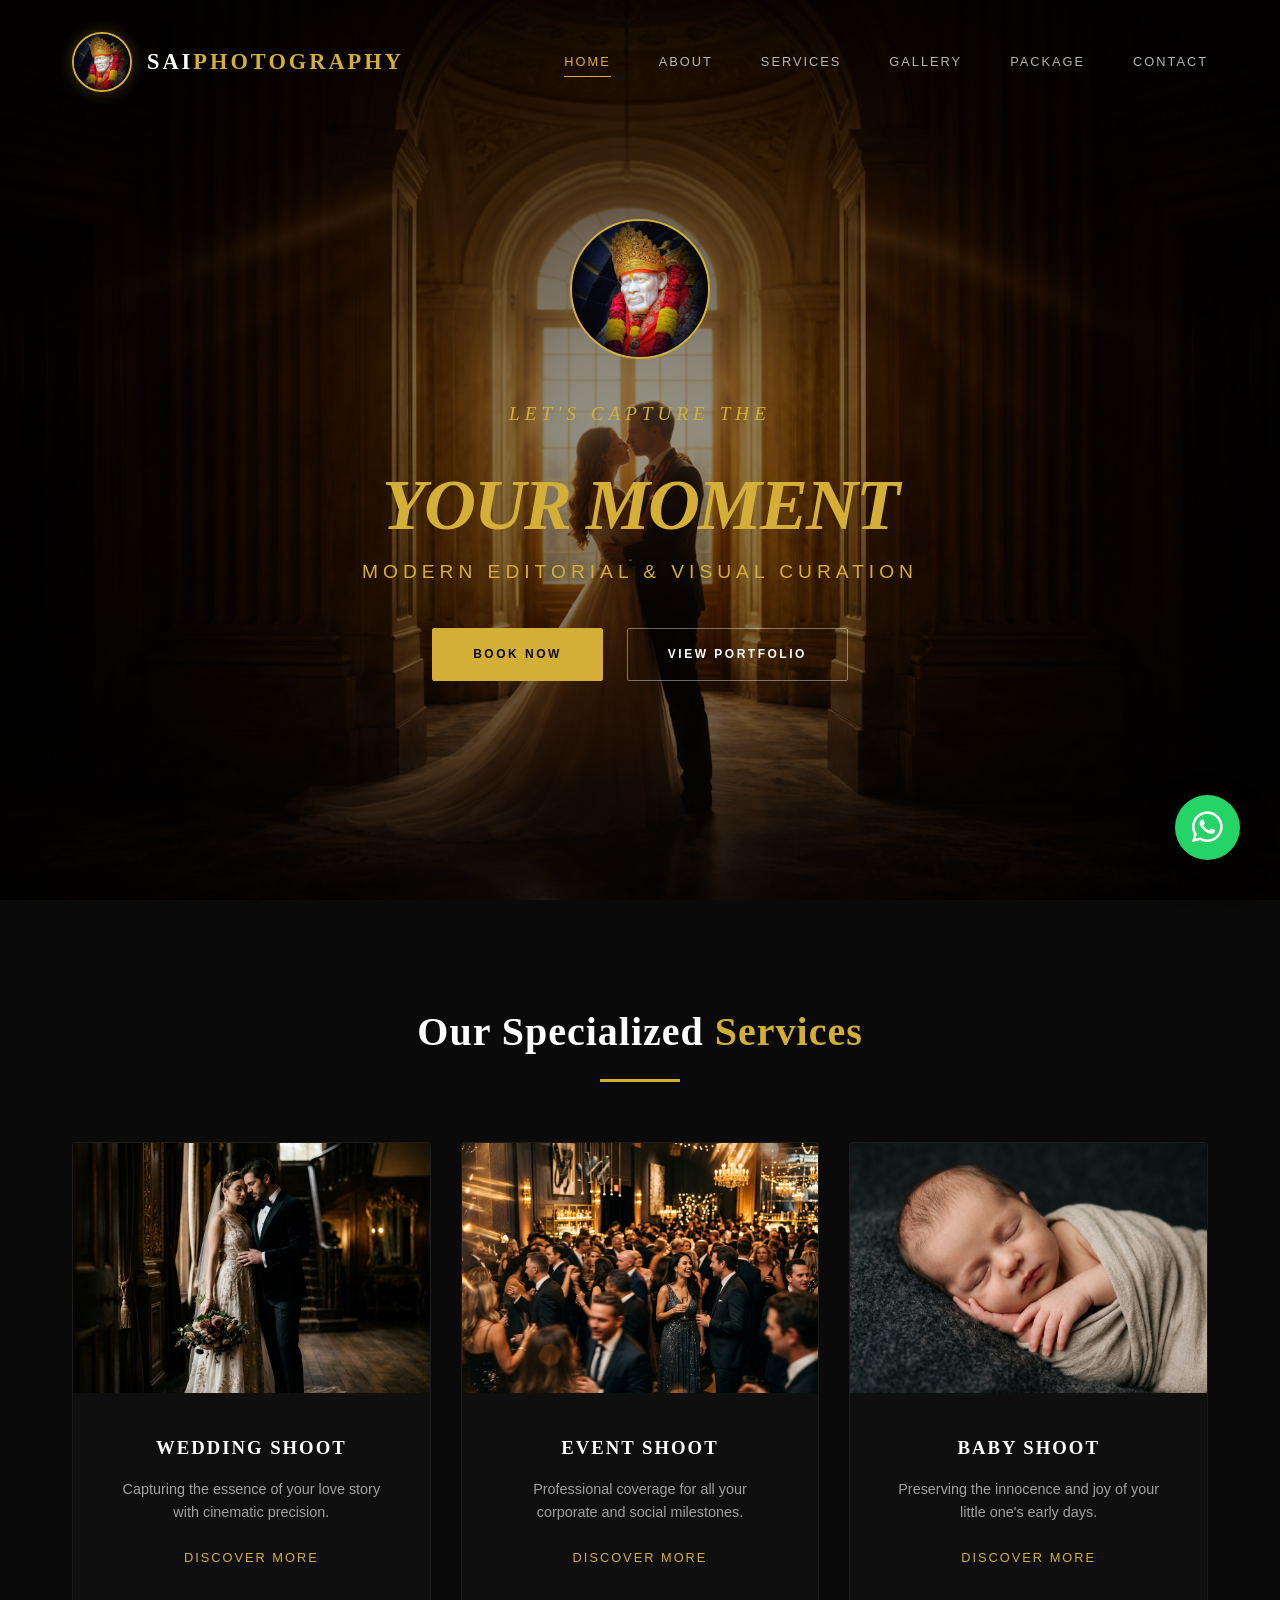
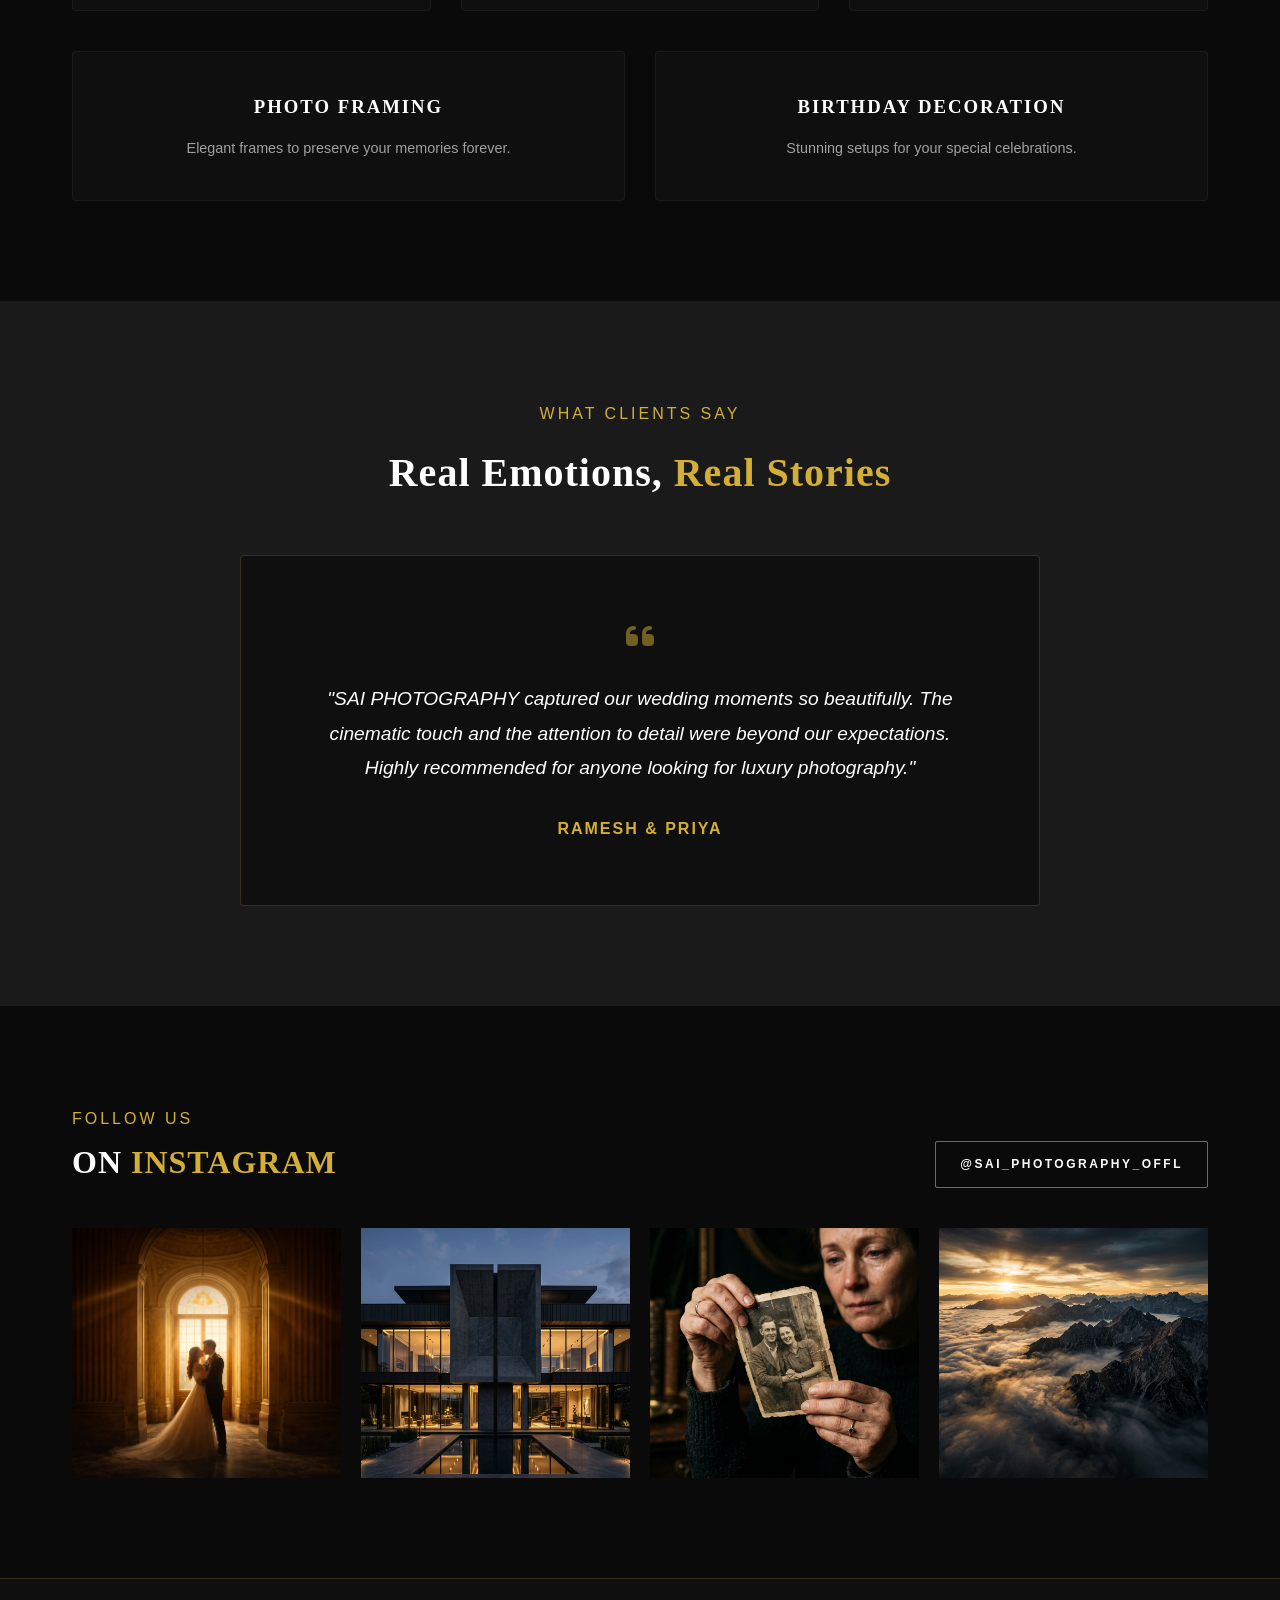
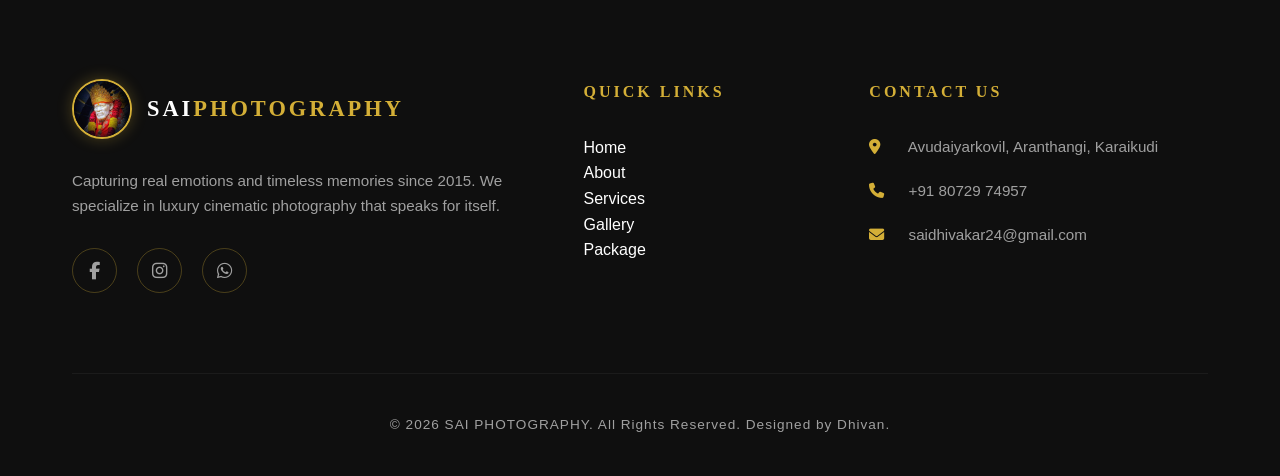
==== commit fcddcb39: "Templete for sai1" ====
--- a/index.html
+++ b/index.html
@@ -25,7 +25,7 @@
                 <a href="about.html">About</a>
                 <a href="services.html">Services</a>
                 <a href="gallery.html">Gallery</a>
-                <a href="pricing.html">Pricing</a>
+                <a href="pricing.html">Package</a>
                 <a href="contact.html">Contact</a>
             </div>
             <div class="mobile-nav-toggle">
@@ -167,7 +167,7 @@
                         Follow us</p>
                     <h2 style="font-size: 2rem;">ON <span class="accent-text">INSTAGRAM</span></h2>
                 </div>
-                <a href="#" class="btn btn-outline" style="padding: 0.8rem 1.5rem;">@saiphotography</a>
+                <a href="https://www.instagram.com/sai_photography_offl/" class="btn btn-outline" style="padding: 0.8rem 1.5rem;">@sai_photography_offl</a>
             </div>
 
             <div style="display: grid; grid-template-columns: repeat(auto-fit, minmax(240px, 1fr)); gap: 20px;">
@@ -202,8 +202,8 @@
                         photography that speaks for itself.</p>
                     <div class="social-links">
                         <a href="#"><i class="fab fa-facebook-f"></i></a>
-                        <a href="#"><i class="fab fa-instagram"></i></a>
-                        <a href="#"><i class="fab fa-whatsapp"></i></a>
+                        <a href="https://www.instagram.com/sai_photography_offl/"><i class="fab fa-instagram"></i></a>
+                        <a href="https://wa.me/918072974957"><i class="fab fa-whatsapp"></i></a>
                     </div>
                 </div>
                 <div class="footer-col">
@@ -213,24 +213,24 @@
                         <li><a href="about.html">About</a></li>
                         <li><a href="services.html">Services</a></li>
                         <li><a href="gallery.html">Gallery</a></li>
-                        <li><a href="pricing.html">Pricing</a></li>
+                        <li><a href="pricing.html">Package</a></li>
                     </ul>
                 </div>
                 <div class="footer-col contact-info">
                     <h4>Contact Us</h4>
                     <p><i class="fas fa-map-marker-alt"></i> Avudaiyarkovil, Aranthangi, Karaikudi</p>
-                    <p><i class="fas fa-phone"></i> +91 97877 22324</p>
-                    <p><i class="fas fa-envelope"></i> info@saiphotography.com</p>
+                    <p><i class="fas fa-phone"></i> +91 80729 74957</p>
+                    <p><i class="fas fa-envelope"></i> saidhivakar24@gmail.com</p>
                 </div>
             </div>
             <div class="footer-bottom">
-                &copy; 2026 SAI PHOTOGRAPHY. All Rights Reserved. Designed by Sundaramoorthy.
+                &copy; 2026 SAI PHOTOGRAPHY. All Rights Reserved. Designed by Dhivan.
             </div>
         </div>
     </footer>
 
     <!-- WhatsApp Button -->
-    <a href="https://wa.me/919787722324" class="whatsapp-btn" target="_blank">
+    <a href="https://wa.me/918072974957" class="whatsapp-btn" target="_blank">
         <i class="fab fa-whatsapp"></i>
     </a>
 
